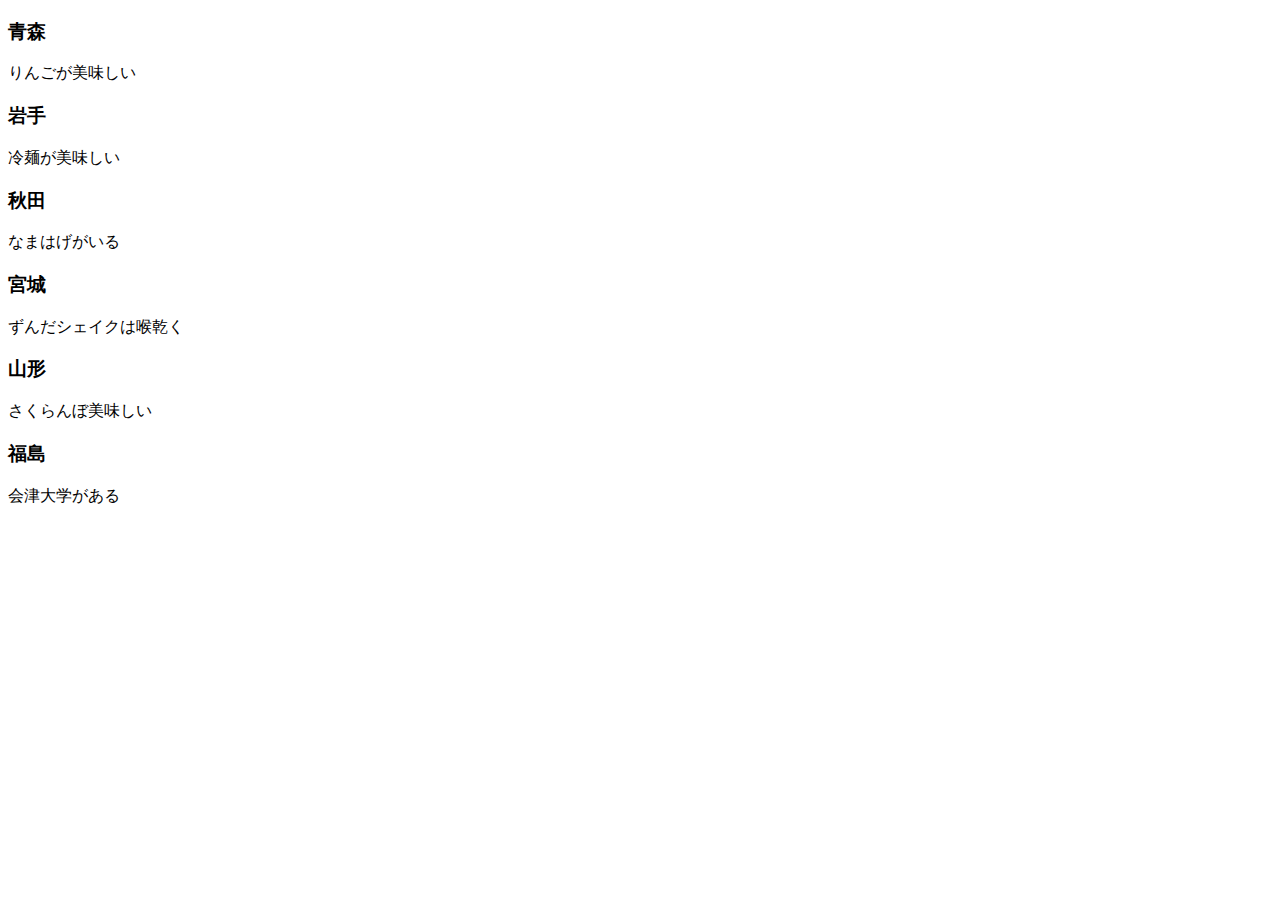
==== docs/index.html @ b3996048 "rename dirname" ====
<!DOCTYPE html>
<html lang="ja">
<head>
  <meta charset="UTF-8">
  <meta http-equiv="X-UA-Compatible" content="IE=edge">
  <meta name="viewport" content="width=device-width, initial-scale=1.0">
  <title>Tohoku</title>
</head>
<body>
    <div>
      <h3>青森</h3>
      <p>りんごが美味しい</p>
    </div>
    <div>
      <h3>岩手</h3>
      <p>冷麺が美味しい</p>
    </div><div>
      <h3>秋田</h3>
      <p>なまはげがいる</p>
    </div><div>
      <h3>宮城</h3>
      <p>ずんだシェイクは喉乾く</p>
    </div><div>
      <h3>山形</h3>
      <p>さくらんぼ美味しい</p>
    </div><div>
      <h3>福島</h3>
      <p>会津大学がある</p>
    </div>
</body>
</html>
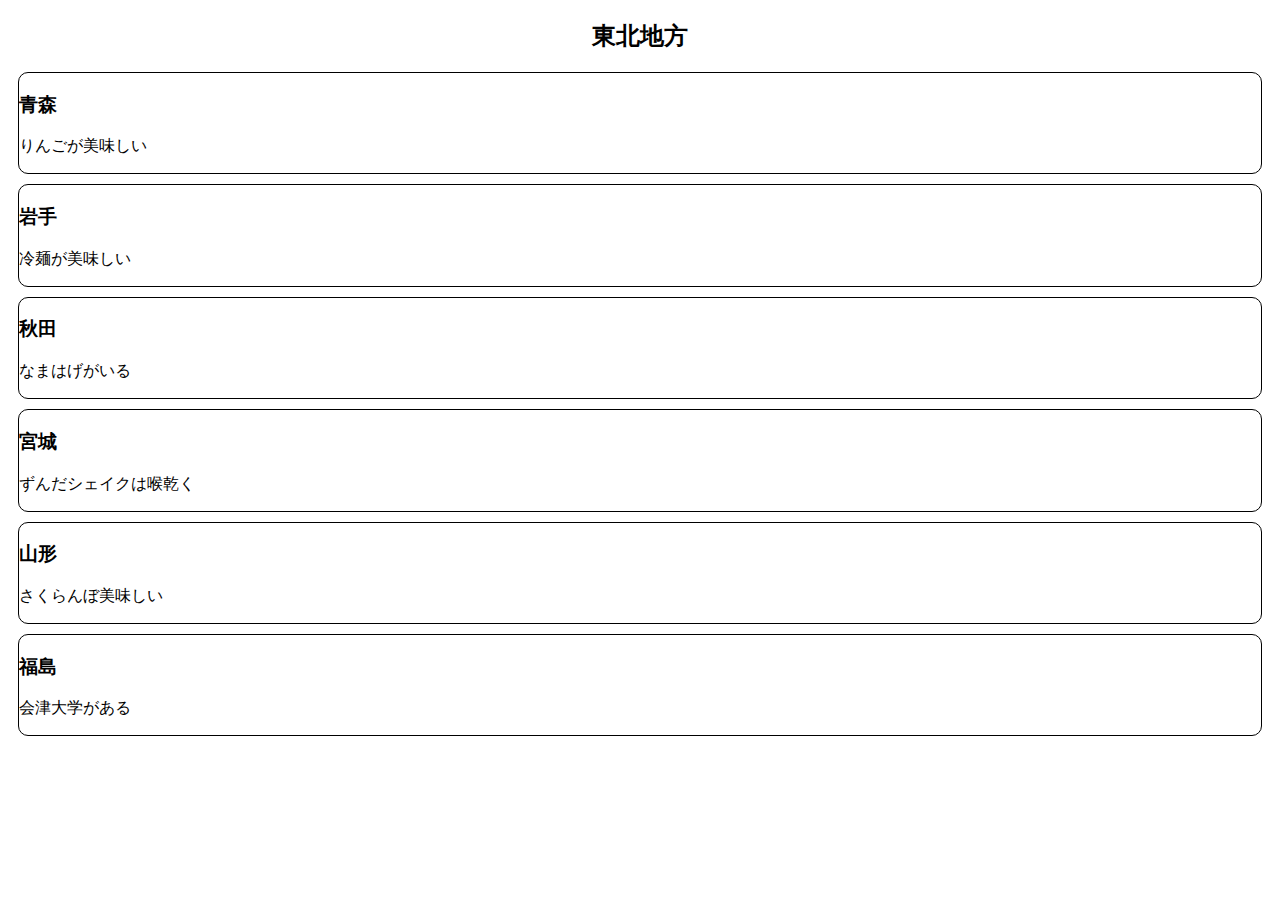
==== commit bee1bce0: "add cssfile" ====
--- a/docs/index.html
+++ b/docs/index.html
@@ -4,26 +4,32 @@
   <meta charset="UTF-8">
   <meta http-equiv="X-UA-Compatible" content="IE=edge">
   <meta name="viewport" content="width=device-width, initial-scale=1.0">
-  <title>Tohoku</title>
+  <link rel="stylesheet" href="style.css">
+  <title>東北</title>
 </head>
 <body>
-    <div>
+    <h2>東北地方</h2>
+    <div class="prefecture">
       <h3>青森</h3>
       <p>りんごが美味しい</p>
     </div>
-    <div>
+    <div class="prefecture">
       <h3>岩手</h3>
       <p>冷麺が美味しい</p>
-    </div><div>
+    </div>
+    <div class="prefecture">
       <h3>秋田</h3>
       <p>なまはげがいる</p>
-    </div><div>
+    </div>
+    <div class="prefecture">
       <h3>宮城</h3>
       <p>ずんだシェイクは喉乾く</p>
-    </div><div>
+    </div>
+    <div class="prefecture">
       <h3>山形</h3>
       <p>さくらんぼ美味しい</p>
-    </div><div>
+    </div>
+    <div class="prefecture">
       <h3>福島</h3>
       <p>会津大学がある</p>
     </div>
--- a/docs/style.css
+++ b/docs/style.css
@@ -0,0 +1,10 @@
+h2{
+  text-align: center;
+}
+
+.prefecture{
+  border-radius: 10px;
+  border: 1px solid black;
+  box -shadow: 2px 2px black;
+  margin: 10px;
+}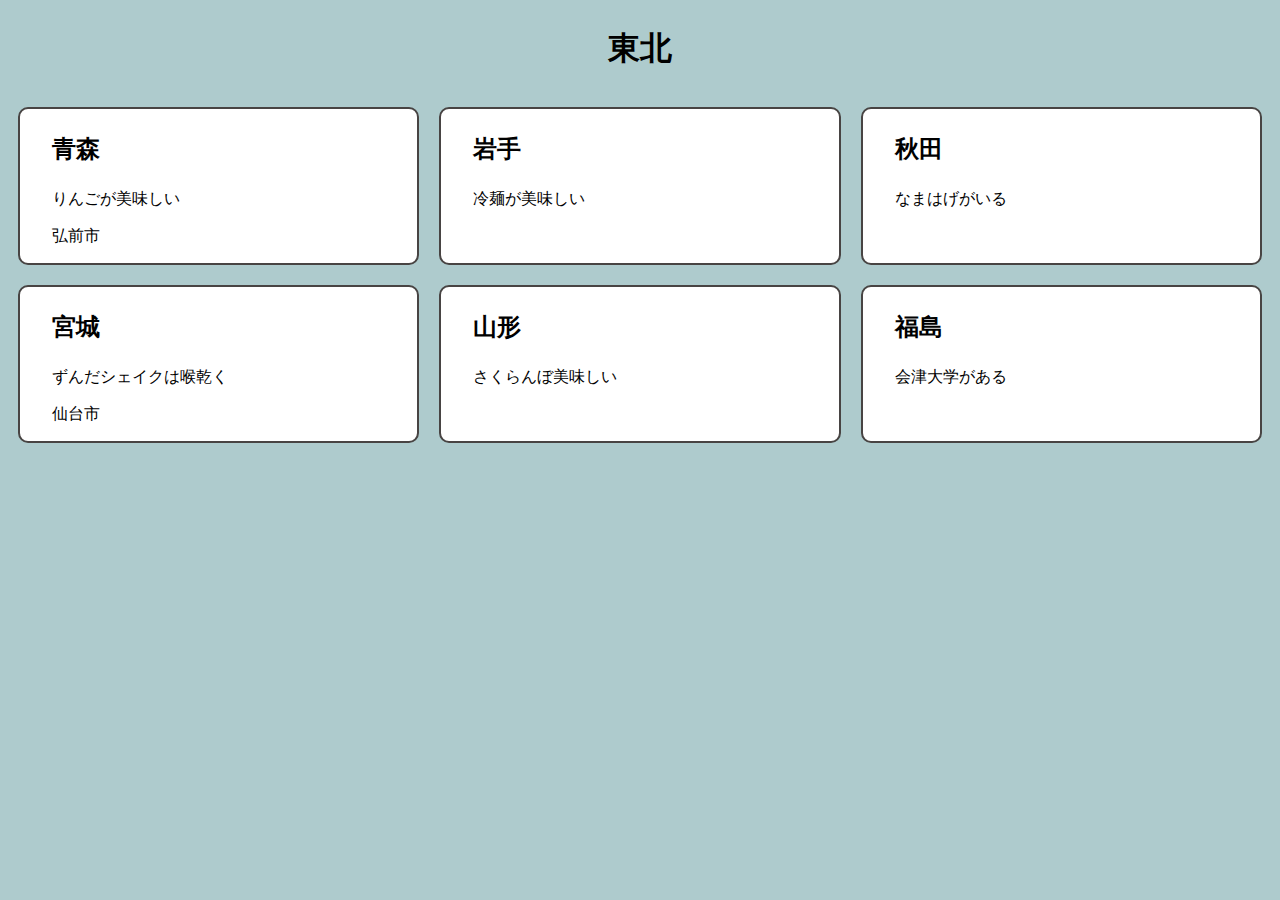
==== commit 23e362db: "add contents" ====
--- a/docs/index.html
+++ b/docs/index.html
@@ -5,33 +5,51 @@
   <meta http-equiv="X-UA-Compatible" content="IE=edge">
   <meta name="viewport" content="width=device-width, initial-scale=1.0">
   <link rel="stylesheet" href="style.css">
+  <link rel="preconnect" href="https://fonts.googleapis.com">
+<link rel="preconnect" href="https://fonts.gstatic.com" crossorigin>
+<link href="https://fonts.googleapis.com/css2?family=Noto+Sans:ital@1&display=swap" rel="stylesheet">
   <title>東北</title>
 </head>
 <body>
-    <h2>東北地方</h2>
-    <div class="prefecture">
-      <h3>青森</h3>
-      <p>りんごが美味しい</p>
+    <h2>東北</h2>
+
+    <div class="region">
+      <div class="container">
+        <div class="prefecture">
+          <h3>青森</h3>
+          <p>りんごが美味しい</p>
+          <p>弘前市</p>
+        </div>
+        <div class="prefecture">
+          <h3>岩手</h3>
+          <p>冷麺が美味しい</p>
+        </div>
+        <div class="prefecture">
+          <h3>秋田</h3>
+          <p>なまはげがいる</p>
+        </div>
+      </div>
+
+      <div class="container">
+        <div class="prefecture">
+          <h3>宮城</h3>
+          <p>ずんだシェイクは喉乾く</p>
+          <p>仙台市</p>
+        </div>
+        <div class="prefecture">
+          <h3>山形</h3>
+          <p>さくらんぼ美味しい</p>
+        </div>
+        <div class="prefecture">
+          <h3>福島</h3>
+          <p>会津大学がある</p>
+        </div>
+      </div>
     </div>
-    <div class="prefecture">
-      <h3>岩手</h3>
-      <p>冷麺が美味しい</p>
+
+    <div>
+
     </div>
-    <div class="prefecture">
-      <h3>秋田</h3>
-      <p>なまはげがいる</p>
-    </div>
-    <div class="prefecture">
-      <h3>宮城</h3>
-      <p>ずんだシェイクは喉乾く</p>
-    </div>
-    <div class="prefecture">
-      <h3>山形</h3>
-      <p>さくらんぼ美味しい</p>
-    </div>
-    <div class="prefecture">
-      <h3>福島</h3>
-      <p>会津大学がある</p>
-    </div>
+
 </body>
 </html>--- a/docs/style.css
+++ b/docs/style.css
@@ -1,10 +1,45 @@
+body{
+  background-color: #aecbcd;
+  ont-family: 'Noto Sans', sans-serif;
+}
+
 h2{
   text-align: center;
+  font-size: 2rem;
+}
+
+.container{
+  display: flex;
 }
 
 .prefecture{
+  background-color: white;
   border-radius: 10px;
-  border: 1px solid black;
-  box -shadow: 2px 2px black;
+  border: 2px solid #484443;
+  width: 33%;
   margin: 10px;
+}
+
+.prefecture h3,p{
+  padding-left: 2rem;
+}
+
+h3{
+  font-size: 1.5rem;
+}
+
+.prefecture:hover{
+  box-shadow: 2px 2px#484443;
+  cursor: pointer;
+}
+
+@media (max-width:768px) {
+  .container{
+    display: flex;
+    flex-direction: column;
+  }
+  .prefecture{
+    width: 90%;
+    margin: 1rem auto;
+  }
 }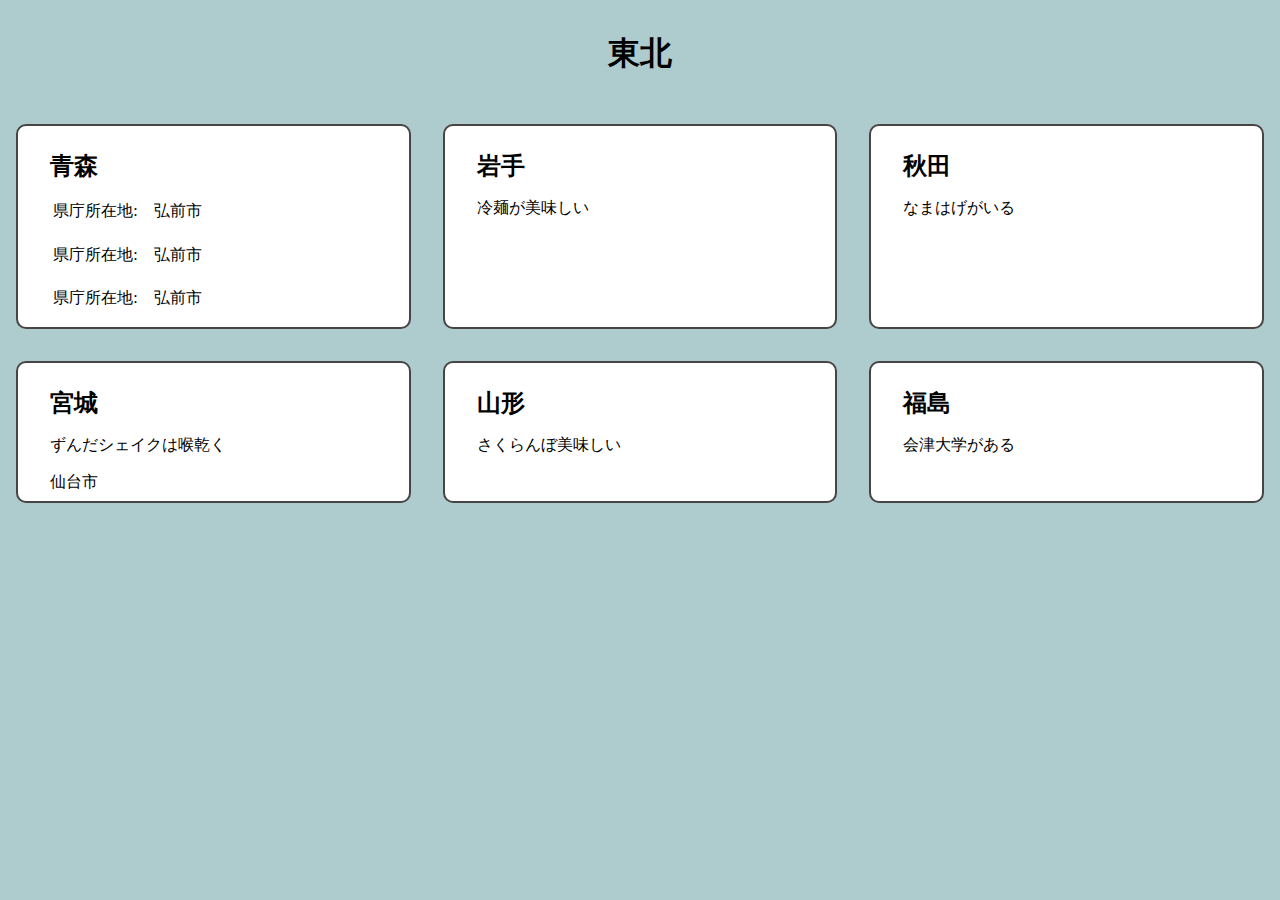
==== commit 850c08e1: "layout modify" ====
--- a/docs/index.html
+++ b/docs/index.html
@@ -7,18 +7,22 @@
   <link rel="stylesheet" href="style.css">
   <link rel="preconnect" href="https://fonts.googleapis.com">
 <link rel="preconnect" href="https://fonts.gstatic.com" crossorigin>
-<link href="https://fonts.googleapis.com/css2?family=Noto+Sans:ital@1&display=swap" rel="stylesheet">
   <title>東北</title>
 </head>
 <body>
-    <h2>東北</h2>
+    <header>
+      <h2>東北</h2>
+    </header>
 
     <div class="region">
       <div class="container">
         <div class="prefecture">
           <h3>青森</h3>
-          <p>りんごが美味しい</p>
-          <p>弘前市</p>
+          <ul>
+            <li><p>県庁所在地:　弘前市</p></li>
+            <li><p>県庁所在地:　弘前市</p></li>
+            <li><p>県庁所在地:　弘前市</p></li>
+          </ul>
         </div>
         <div class="prefecture">
           <h3>岩手</h3>
@@ -47,8 +51,25 @@
       </div>
     </div>
 
-    <div>
+    <div class="verbose">
+      <div>
 
+      </div>
+      <div>
+
+      </div>
+      <div>
+
+      </div>
+      <div>
+
+      </div>
+      <div>
+
+      </div>
+      <div>
+
+      </div>
     </div>
 
 </body>
--- a/docs/style.css
+++ b/docs/style.css
@@ -1,11 +1,29 @@
+@charset "UTF-8";
+*{
+  margin: 0;
+  padding: 0;
+}
+
 body{
   background-color: #aecbcd;
-  ont-family: 'Noto Sans', sans-serif;
+}
+
+/* .verbose{
+  background-color: whitesmoke;
+} */
+
+li{
+  list-style: none;
+  padding: 0.2rem;
+}
+li:last-of-type{
+  padding-bottom: 0.6rem;
 }
 
 h2{
   text-align: center;
   font-size: 2rem;
+  padding:2rem ;
 }
 
 .container{
@@ -17,15 +35,18 @@
   border-radius: 10px;
   border: 2px solid #484443;
   width: 33%;
-  margin: 10px;
+  margin: 1rem;
 }
 
 .prefecture h3,p{
+  padding: 0.5rem;
   padding-left: 2rem;
+  
 }
 
-h3{
+.prefecture h3{
   font-size: 1.5rem;
+  padding-top: 1.5rem;
 }
 
 .prefecture:hover{
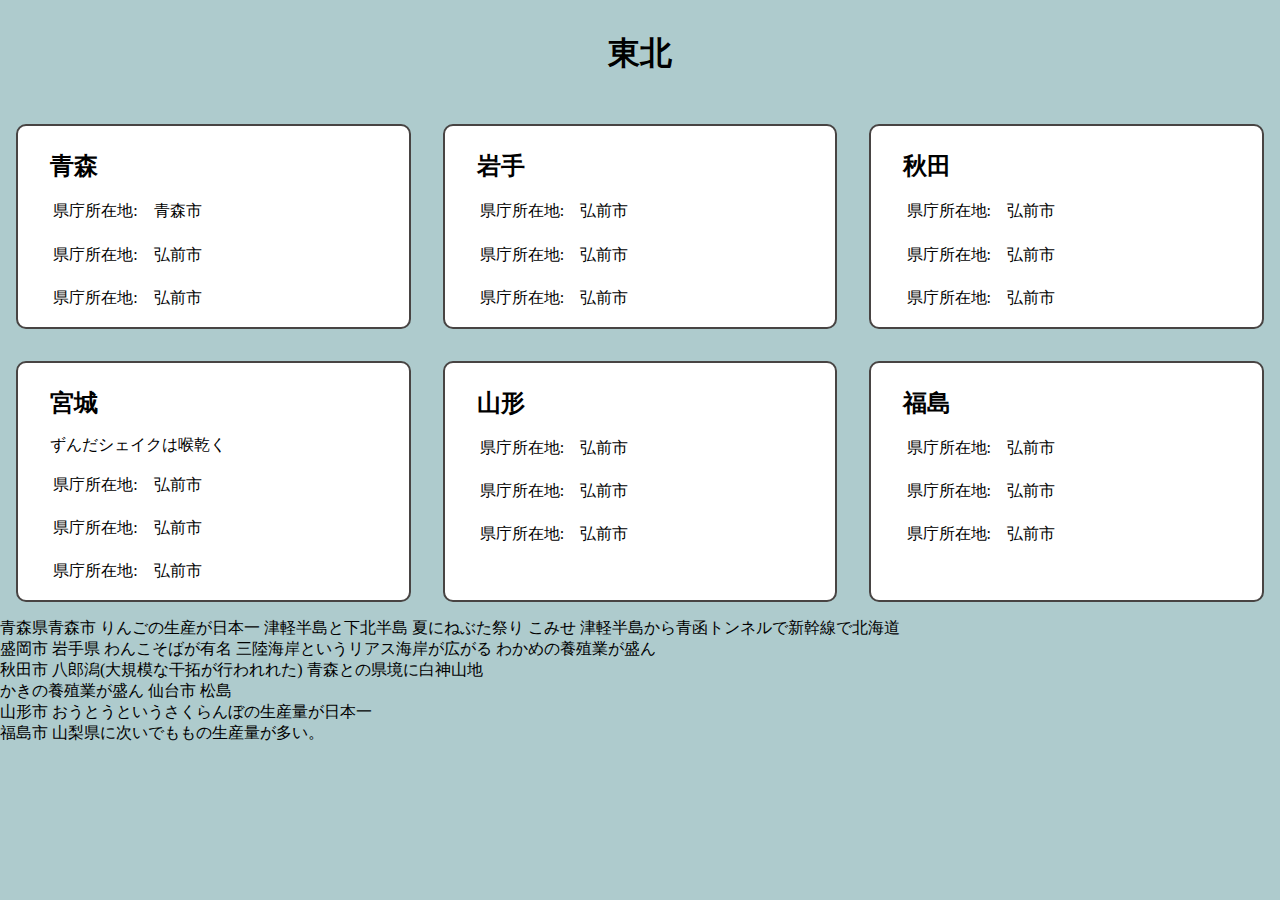
==== commit 30a9196b: "add contents" ====
--- a/docs/index.html
+++ b/docs/index.html
@@ -19,18 +19,26 @@
         <div class="prefecture">
           <h3>青森</h3>
           <ul>
+            <li><p>県庁所在地:　青森市</p></li>
+            <li><p>県庁所在地:　弘前市</p></li>
+            <li><p>県庁所在地:　弘前市</p></li>
+          </ul>
+        </div>
+        <div class="prefecture">
+          <h3>岩手</h3>
+          <ul>
             <li><p>県庁所在地:　弘前市</p></li>
             <li><p>県庁所在地:　弘前市</p></li>
             <li><p>県庁所在地:　弘前市</p></li>
           </ul>
         </div>
         <div class="prefecture">
-          <h3>岩手</h3>
-          <p>冷麺が美味しい</p>
-        </div>
-        <div class="prefecture">
           <h3>秋田</h3>
-          <p>なまはげがいる</p>
+          <ul>
+            <li><p>県庁所在地:　弘前市</p></li>
+            <li><p>県庁所在地:　弘前市</p></li>
+            <li><p>県庁所在地:　弘前市</p></li>
+          </ul>
         </div>
       </div>
 
@@ -38,37 +46,64 @@
         <div class="prefecture">
           <h3>宮城</h3>
           <p>ずんだシェイクは喉乾く</p>
-          <p>仙台市</p>
+          <ul>
+            <li><p>県庁所在地:　弘前市</p></li>
+            <li><p>県庁所在地:　弘前市</p></li>
+            <li><p>県庁所在地:　弘前市</p></li>
+          </ul>
         </div>
         <div class="prefecture">
           <h3>山形</h3>
-          <p>さくらんぼ美味しい</p>
+          <ul>
+            <li><p>県庁所在地:　弘前市</p></li>
+            <li><p>県庁所在地:　弘前市</p></li>
+            <li><p>県庁所在地:　弘前市</p></li>
+          </ul>
         </div>
         <div class="prefecture">
           <h3>福島</h3>
-          <p>会津大学がある</p>
+          <ul>
+            <li><p>県庁所在地:　弘前市</p></li>
+            <li><p>県庁所在地:　弘前市</p></li>
+            <li><p>県庁所在地:　弘前市</p></li>
+          </ul>
         </div>
       </div>
     </div>
 
     <div class="verbose">
       <div>
-
+        青森県青森市
+        りんごの生産が日本一
+        津軽半島と下北半島
+        夏にねぶた祭り
+        こみせ
+        津軽半島から青函トンネルで新幹線で北海道
       </div>
       <div>
-
+        盛岡市
+        岩手県
+        わんこそばが有名
+        三陸海岸というリアス海岸が広がる
+        わかめの養殖業が盛ん
       </div>
       <div>
-
+        秋田市
+        八郎潟(大規模な干拓が行われれた)
+        青森との県境に白神山地
       </div>
       <div>
-
+        かきの養殖業が盛ん
+        仙台市
+        松島
       </div>
       <div>
-
+        山形市
+        おうとうというさくらんぼの生産量が日本一
       </div>
       <div>
-
+        福島市
+        山梨県に次いでももの生産量が多い。
       </div>
     </div>
 
